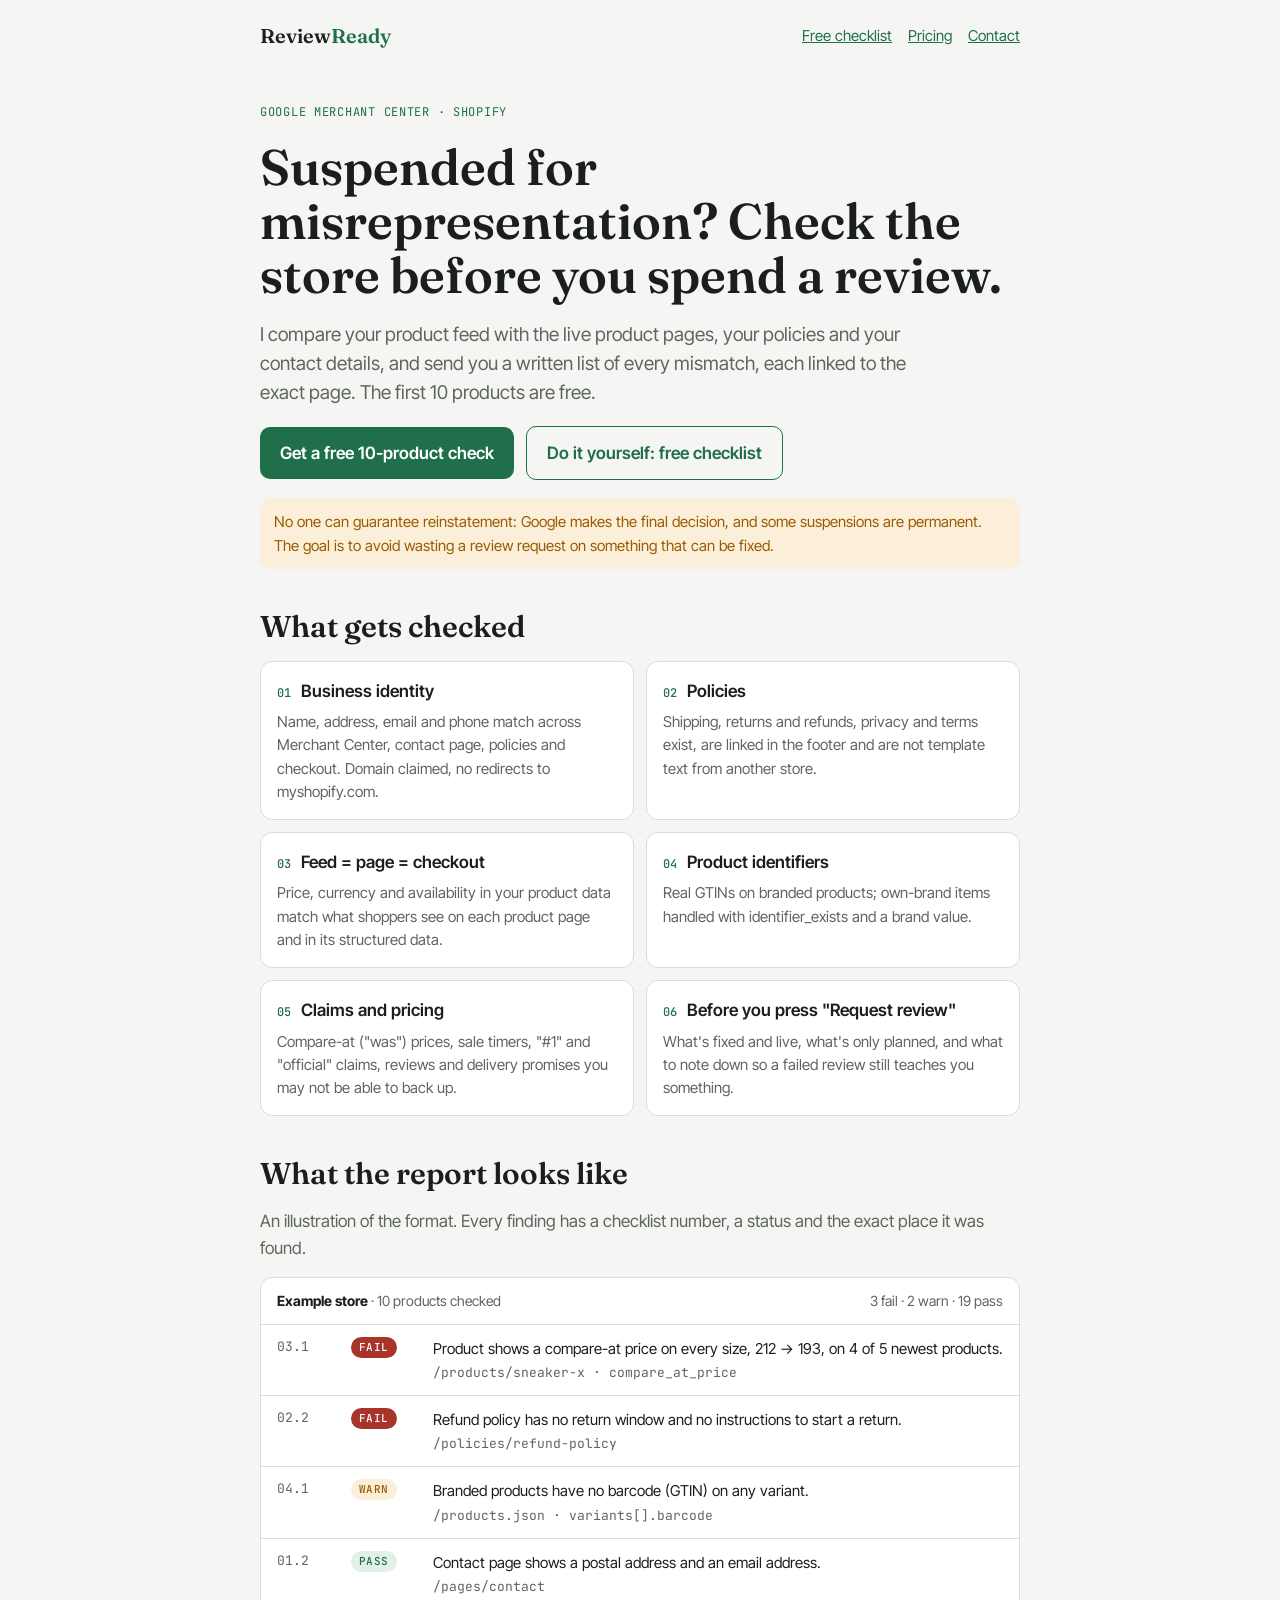
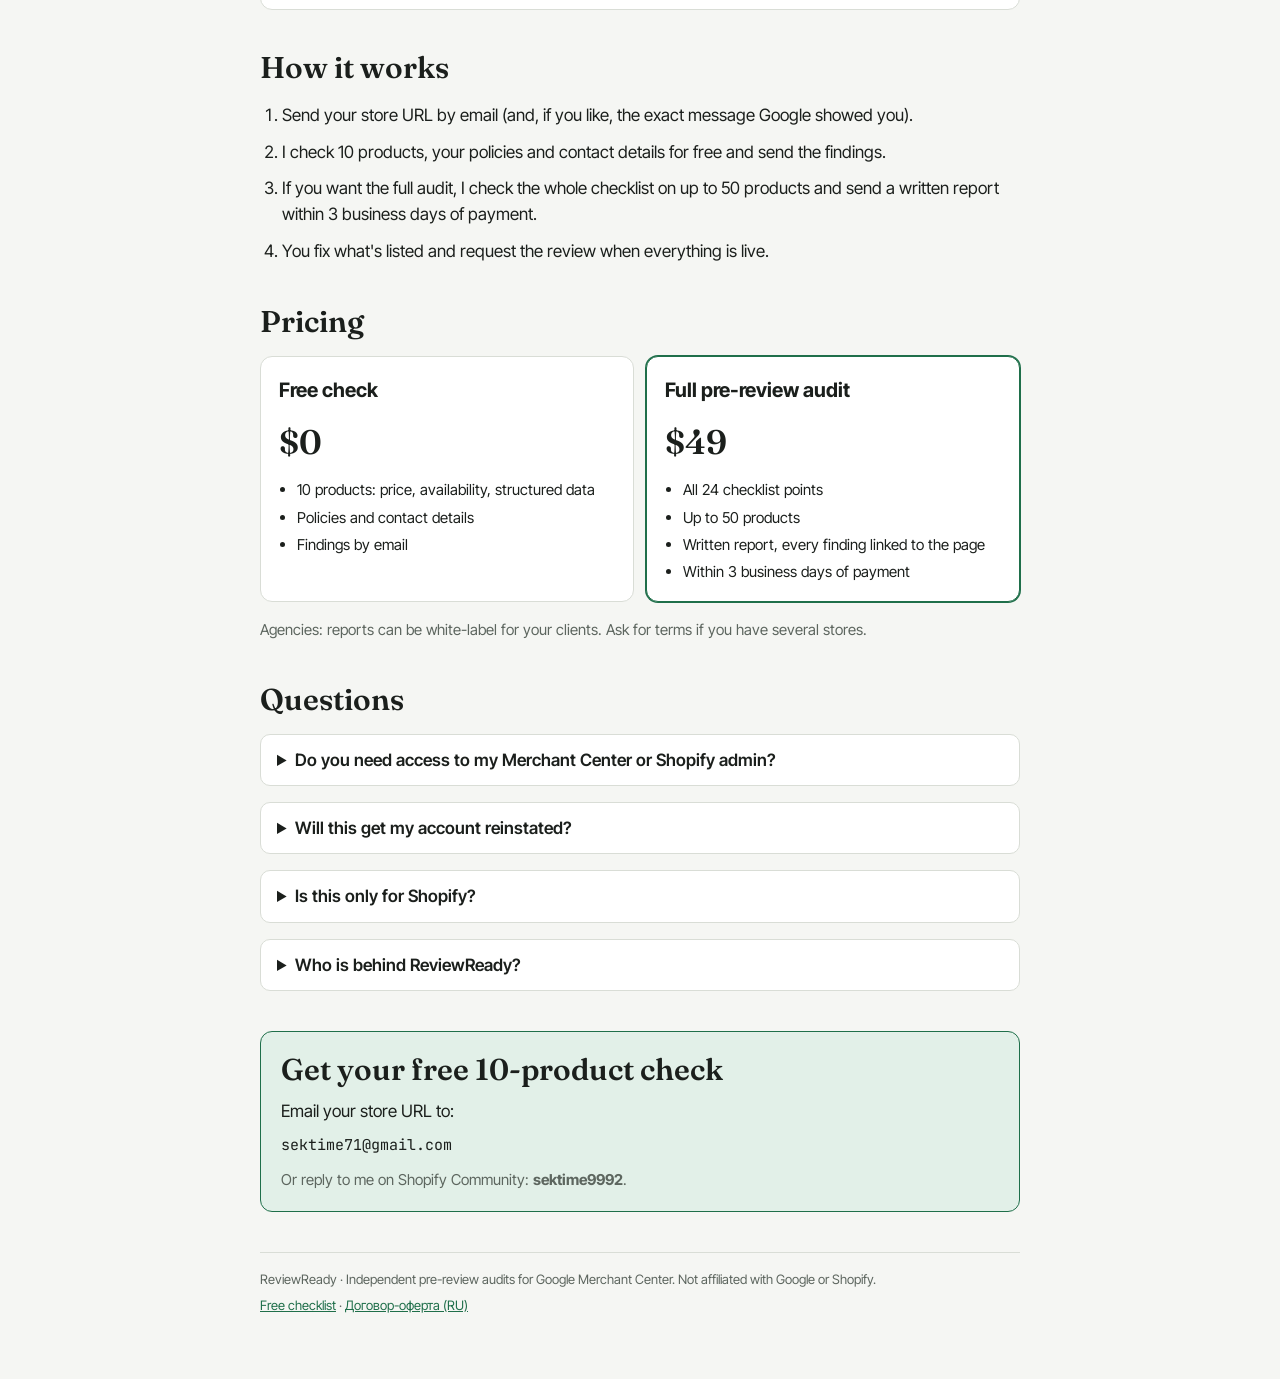
==== reviewready/index.html @ e1059cfd "Add ReviewReady pages: landing, free checklist, offer (RU) Co-Authored-By: Claude Opus 5.5 <noreply@" ====
<!doctype html>
<html lang="en">
<head>
<meta charset="utf-8">
<meta name="viewport" content="width=device-width,initial-scale=1,viewport-fit=cover">
<title>ReviewReady — Merchant Center pre-review audit for Shopify stores</title>
<meta name="description" content="Suspended in Google Merchant Center? We compare your feed, product pages and policies and send a written list of every mismatch before you spend a review request. First 10 products free.">
<link rel="preconnect" href="https://fonts.googleapis.com">
<link rel="preconnect" href="https://fonts.gstatic.com" crossorigin>
<link rel="stylesheet" href="https://fonts.googleapis.com/css2?family=Fraunces:opsz,wght@9..144,600&family=Inter+Tight:wght@400;500;600&family=JetBrains+Mono:wght@500&display=swap">
<style>
:root{--bg:#f5f6f3;--paper:#fff;--ink:#1b1f1c;--muted:#5d665f;--line:#d9ddd6;--accent:#1f6f4a;--accent-soft:#e2f0e8;--warn:#9a5b00;--warn-soft:#fbefd9;--bad:#a8342a;
--f-display:"Fraunces",Georgia,serif;--f-body:"Inter Tight",system-ui,-apple-system,"Segoe UI",sans-serif;--f-mono:"JetBrains Mono",ui-monospace,Menlo,monospace;color-scheme:light}
@media (prefers-color-scheme:dark){:root{--bg:#121513;--paper:#1a1f1c;--ink:#e6ebe7;--muted:#9aa59d;--line:#2c332e;--accent:#5cc493;--accent-soft:#183528;--warn:#e7a54a;--warn-soft:#3a2b14;--bad:#ef7a70;color-scheme:dark}}
*{box-sizing:border-box}
html{-webkit-text-size-adjust:100%}
body{margin:0;background:var(--bg);color:var(--ink);font-family:var(--f-body);font-size:17px;line-height:1.55;padding:0 max(16px,env(safe-area-inset-left)) 64px max(16px,env(safe-area-inset-right))}
.wrap{max-width:760px;margin:0 auto;display:flex;flex-direction:column;gap:40px}
a{color:var(--accent)}
:focus-visible{outline:2px solid var(--accent);outline-offset:2px}
nav{display:flex;justify-content:space-between;align-items:center;padding-top:20px;gap:12px;flex-wrap:wrap}
.logo{font-family:var(--f-display);font-weight:600;font-size:20px;text-decoration:none;color:var(--ink)}
.logo span{color:var(--accent)}
nav .links{display:flex;gap:16px;font-size:15px}
h1,h2,h3{margin:0;text-wrap:balance}
p{margin:0}
.hero{display:flex;flex-direction:column;gap:18px;padding-top:12px}
.eyebrow{font-family:var(--f-mono);font-size:12px;letter-spacing:.06em;text-transform:uppercase;color:var(--accent)}
h1{font-family:var(--f-display);font-weight:600;font-size:clamp(32px,7vw,50px);line-height:1.08}
.lede{color:var(--muted);font-size:19px;max-width:60ch}
.cta-row{display:flex;gap:12px;flex-wrap:wrap;align-items:center}
.btn{display:inline-flex;align-items:center;gap:8px;background:var(--accent);color:var(--paper);text-decoration:none;border-radius:10px;padding:13px 20px;font-weight:600}
.btn.ghost{background:none;color:var(--accent);border:1px solid var(--accent)}
.note{background:var(--warn-soft);color:var(--warn);border-radius:10px;padding:12px 14px;font-size:15px}
section{display:flex;flex-direction:column;gap:16px}
h2{font-family:var(--f-display);font-weight:600;font-size:clamp(24px,5vw,30px);line-height:1.2}
.grid{display:grid;grid-template-columns:repeat(2,minmax(0,1fr));gap:12px}
@media (max-width:600px){.grid{grid-template-columns:minmax(0,1fr)}}
.card{background:var(--paper);border:1px solid var(--line);border-radius:12px;padding:16px;display:flex;flex-direction:column;gap:6px}
.card h3{font-size:17px;font-weight:600;display:flex;gap:10px;align-items:baseline}
.card h3 b{font-family:var(--f-mono);font-size:12px;color:var(--accent);font-weight:500}
.card p{color:var(--muted);font-size:15px}
.report{background:var(--paper);border:1px solid var(--line);border-radius:12px;overflow:hidden}
.report-h{padding:12px 16px;border-bottom:1px solid var(--line);display:flex;justify-content:space-between;gap:8px;flex-wrap:wrap;font-size:14px;color:var(--muted)}
.report-h b{color:var(--ink)}
.row{display:grid;grid-template-columns:64px 72px minmax(0,1fr);gap:10px;padding:12px 16px;border-bottom:1px solid var(--line);font-size:15px;align-items:start}
.row:last-child{border-bottom:0}
.row .id{font-family:var(--f-mono);font-size:13px;color:var(--muted)}
.tag{font-family:var(--f-mono);font-size:11px;font-weight:500;border-radius:999px;padding:2px 8px;text-transform:uppercase;letter-spacing:.04em;justify-self:start}
.tag.fail{background:var(--bad);color:var(--paper)}
.tag.warn{background:var(--warn-soft);color:var(--warn)}
.tag.pass{background:var(--accent-soft);color:var(--accent)}
.row small{display:block;color:var(--muted);font-size:13px;font-family:var(--f-mono);margin-top:3px;overflow-wrap:anywhere}
@media (max-width:480px){.row{grid-template-columns:56px minmax(0,1fr)}.row .id{grid-row:span 2}}
ol.steps{margin:0;padding-left:22px;display:flex;flex-direction:column;gap:10px}
.price{display:grid;grid-template-columns:repeat(2,minmax(0,1fr));gap:12px}
@media (max-width:600px){.price{grid-template-columns:minmax(0,1fr)}}
.plan{background:var(--paper);border:1px solid var(--line);border-radius:12px;padding:18px;display:flex;flex-direction:column;gap:10px}
.plan.main{border-color:var(--accent);box-shadow:0 0 0 1px var(--accent)}
.plan .amt{font-family:var(--f-display);font-size:34px;font-weight:600}
.plan ul{margin:0;padding-left:18px;display:flex;flex-direction:column;gap:4px;font-size:15px}
details{background:var(--paper);border:1px solid var(--line);border-radius:10px;padding:12px 16px}
details summary{cursor:pointer;font-weight:600}
details p{margin-top:8px;color:var(--muted);font-size:15px}
.contact{background:var(--accent-soft);border:1px solid var(--accent);border-radius:12px;padding:20px;display:flex;flex-direction:column;gap:10px}
.mono{font-family:var(--f-mono);font-size:15px;user-select:all}
footer{color:var(--muted);font-size:13px;display:flex;flex-direction:column;gap:6px;border-top:1px solid var(--line);padding-top:16px}
</style>
</head>
<body>
<div class="wrap">
  <nav>
    <a class="logo" href="./">Review<span>Ready</span></a>
    <div class="links"><a href="checklist.html">Free checklist</a><a href="#pricing">Pricing</a><a href="#contact">Contact</a></div>
  </nav>

  <header class="hero">
    <div class="eyebrow">Google Merchant Center · Shopify</div>
    <h1>Suspended for misrepresentation? Check the store before you spend a review.</h1>
    <p class="lede">I compare your product feed with the live product pages, your policies and your contact details, and send you a written list of every mismatch, each linked to the exact page. The first 10 products are free.</p>
    <div class="cta-row"><a class="btn" href="#contact">Get a free 10-product check</a><a class="btn ghost" href="checklist.html">Do it yourself: free checklist</a></div>
    <p class="note">No one can guarantee reinstatement: Google makes the final decision, and some suspensions are permanent. The goal is to avoid wasting a review request on something that can be fixed.</p>
  </header>

  <section>
    <h2>What gets checked</h2>
    <div class="grid">
      <div class="card"><h3><b>01</b>Business identity</h3><p>Name, address, email and phone match across Merchant Center, contact page, policies and checkout. Domain claimed, no redirects to myshopify.com.</p></div>
      <div class="card"><h3><b>02</b>Policies</h3><p>Shipping, returns and refunds, privacy and terms exist, are linked in the footer and are not template text from another store.</p></div>
      <div class="card"><h3><b>03</b>Feed = page = checkout</h3><p>Price, currency and availability in your product data match what shoppers see on each product page and in its structured data.</p></div>
      <div class="card"><h3><b>04</b>Product identifiers</h3><p>Real GTINs on branded products; own-brand items handled with identifier_exists and a brand value.</p></div>
      <div class="card"><h3><b>05</b>Claims and pricing</h3><p>Compare-at ("was") prices, sale timers, "#1" and "official" claims, reviews and delivery promises you may not be able to back up.</p></div>
      <div class="card"><h3><b>06</b>Before you press "Request review"</h3><p>What's fixed and live, what's only planned, and what to note down so a failed review still teaches you something.</p></div>
    </div>
  </section>

  <section>
    <h2>What the report looks like</h2>
    <p style="color:var(--muted)">An illustration of the format. Every finding has a checklist number, a status and the exact place it was found.</p>
    <div class="report" role="table" aria-label="Example report format">
      <div class="report-h"><span><b>Example store</b> · 10 products checked</span><span>3 fail · 2 warn · 19 pass</span></div>
      <div class="row" role="row"><span class="id">03.1</span><span class="tag fail">fail</span><span>Product shows a compare-at price on every size, 212 → 193, on 4 of 5 newest products.<small>/products/sneaker-x · compare_at_price</small></span></div>
      <div class="row" role="row"><span class="id">02.2</span><span class="tag fail">fail</span><span>Refund policy has no return window and no instructions to start a return.<small>/policies/refund-policy</small></span></div>
      <div class="row" role="row"><span class="id">04.1</span><span class="tag warn">warn</span><span>Branded products have no barcode (GTIN) on any variant.<small>/products.json · variants[].barcode</small></span></div>
      <div class="row" role="row"><span class="id">01.2</span><span class="tag pass">pass</span><span>Contact page shows a postal address and an email address.<small>/pages/contact</small></span></div>
    </div>
  </section>

  <section>
    <h2>How it works</h2>
    <ol class="steps">
      <li>Send your store URL by email (and, if you like, the exact message Google showed you).</li>
      <li>I check 10 products, your policies and contact details for free and send the findings.</li>
      <li>If you want the full audit, I check the whole checklist on up to 50 products and send a written report within 3 business days of payment.</li>
      <li>You fix what's listed and request the review when everything is live.</li>
    </ol>
  </section>

  <section id="pricing">
    <h2>Pricing</h2>
    <div class="price">
      <div class="plan"><h3>Free check</h3><div class="amt">$0</div><ul><li>10 products: price, availability, structured data</li><li>Policies and contact details</li><li>Findings by email</li></ul></div>
      <div class="plan main"><h3>Full pre-review audit</h3><div class="amt">$49</div><ul><li>All 24 checklist points</li><li>Up to 50 products</li><li>Written report, every finding linked to the page</li><li>Within 3 business days of payment</li></ul></div>
    </div>
    <p style="color:var(--muted);font-size:15px">Agencies: reports can be white-label for your clients. Ask for terms if you have several stores.</p>
  </section>

  <section>
    <h2>Questions</h2>
    <details><summary>Do you need access to my Merchant Center or Shopify admin?</summary><p>No. The check uses what is public on your store. If you want me to look at the exact error in Merchant Center, you can send a screenshot.</p></details>
    <details><summary>Will this get my account reinstated?</summary><p>There is no guarantee. Google decides, and some suspensions are permanent. The audit finds the mismatches that commonly cause misrepresentation suspensions so you don't waste a review request on them.</p></details>
    <details><summary>Is this only for Shopify?</summary><p>The checks are built around Shopify stores. Other platforms: ask first.</p></details>
    <details><summary>Who is behind ReviewReady?</summary><p>I'm Sergey, an independent specialist. I do the audits myself with automated checks and a manual review of every finding.</p></details>
  </section>

  <section class="contact" id="contact">
    <h2>Get your free 10-product check</h2>
    <p>Email your store URL to:</p>
    <p class="mono">sektime71@gmail.com</p>
    <p style="font-size:15px;color:var(--muted)">Or reply to me on Shopify Community: <b>sektime9992</b>.</p>
  </section>

  <footer>
    <span>ReviewReady · Independent pre-review audits for Google Merchant Center. Not affiliated with Google or Shopify.</span>
    <span><a href="checklist.html">Free checklist</a> · <a href="oferta.html">Договор-оферта (RU)</a></span>
  </footer>
</div>
</body>
</html>
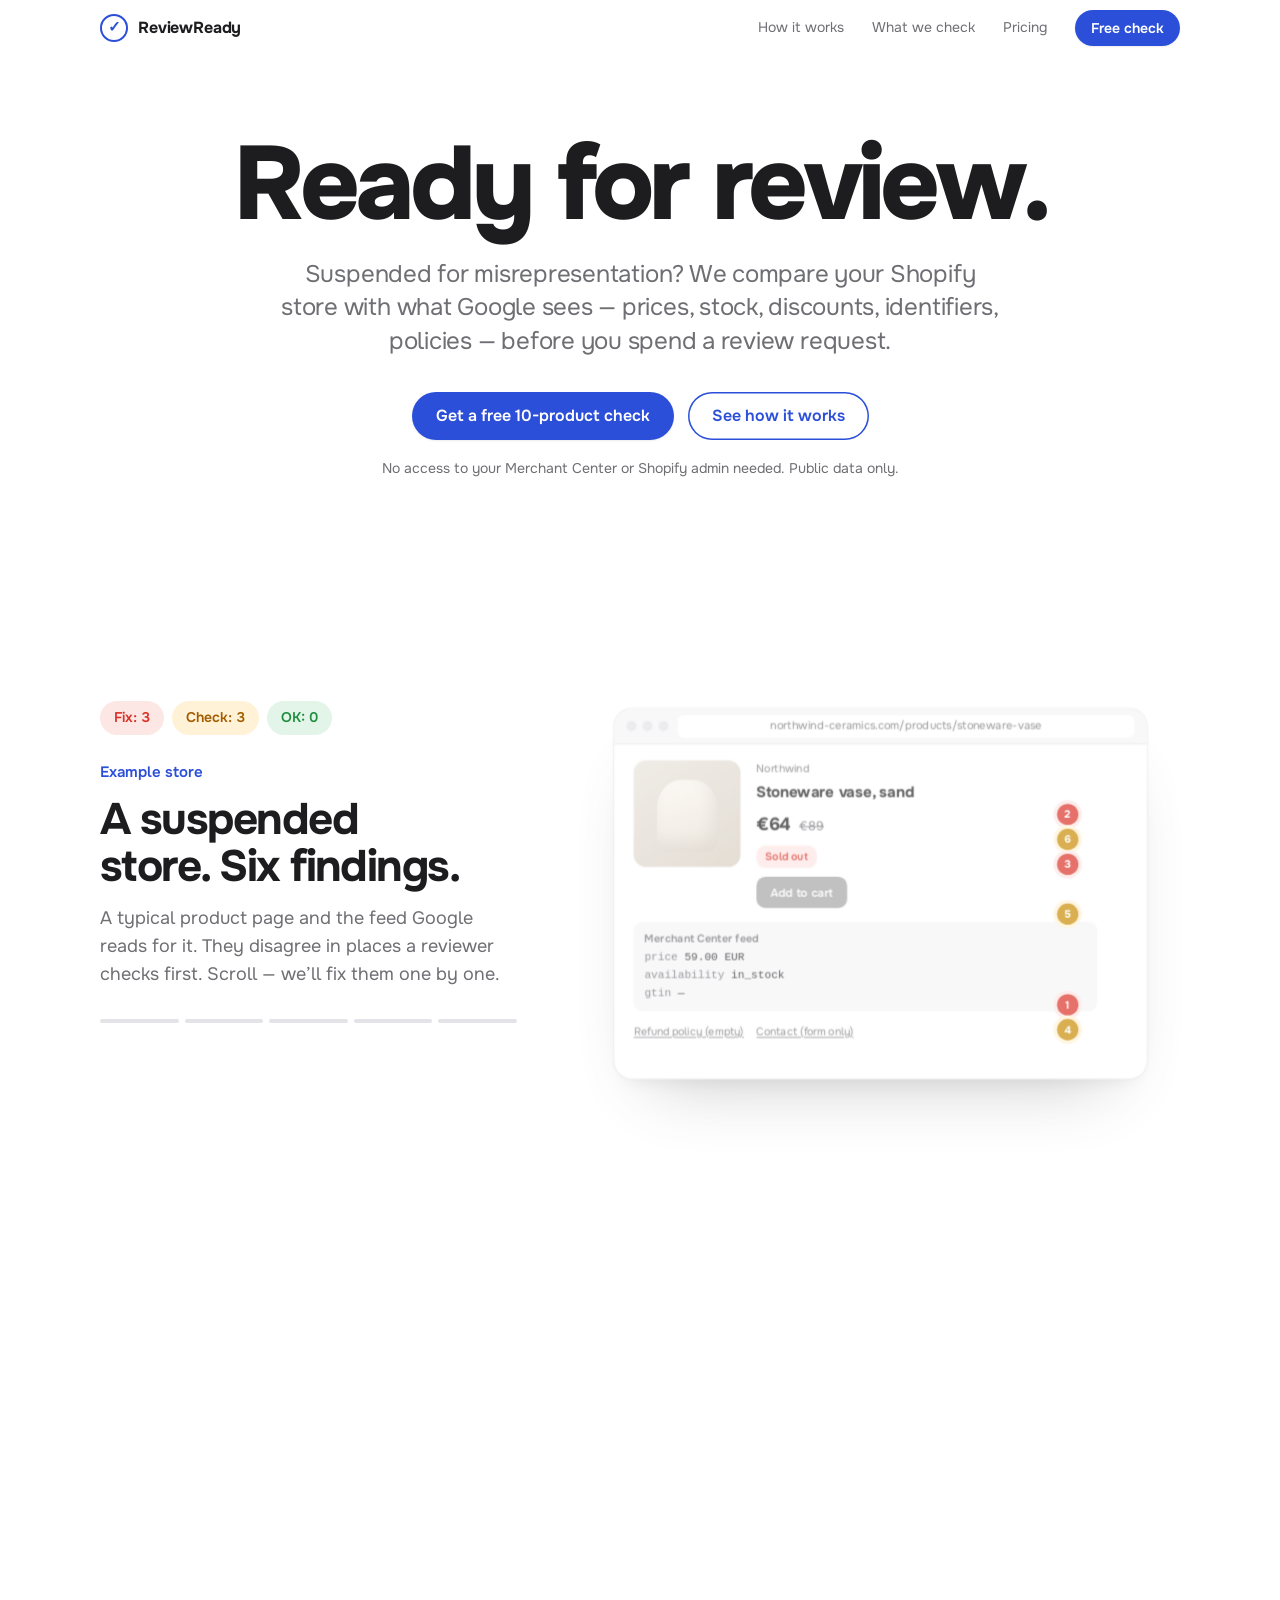
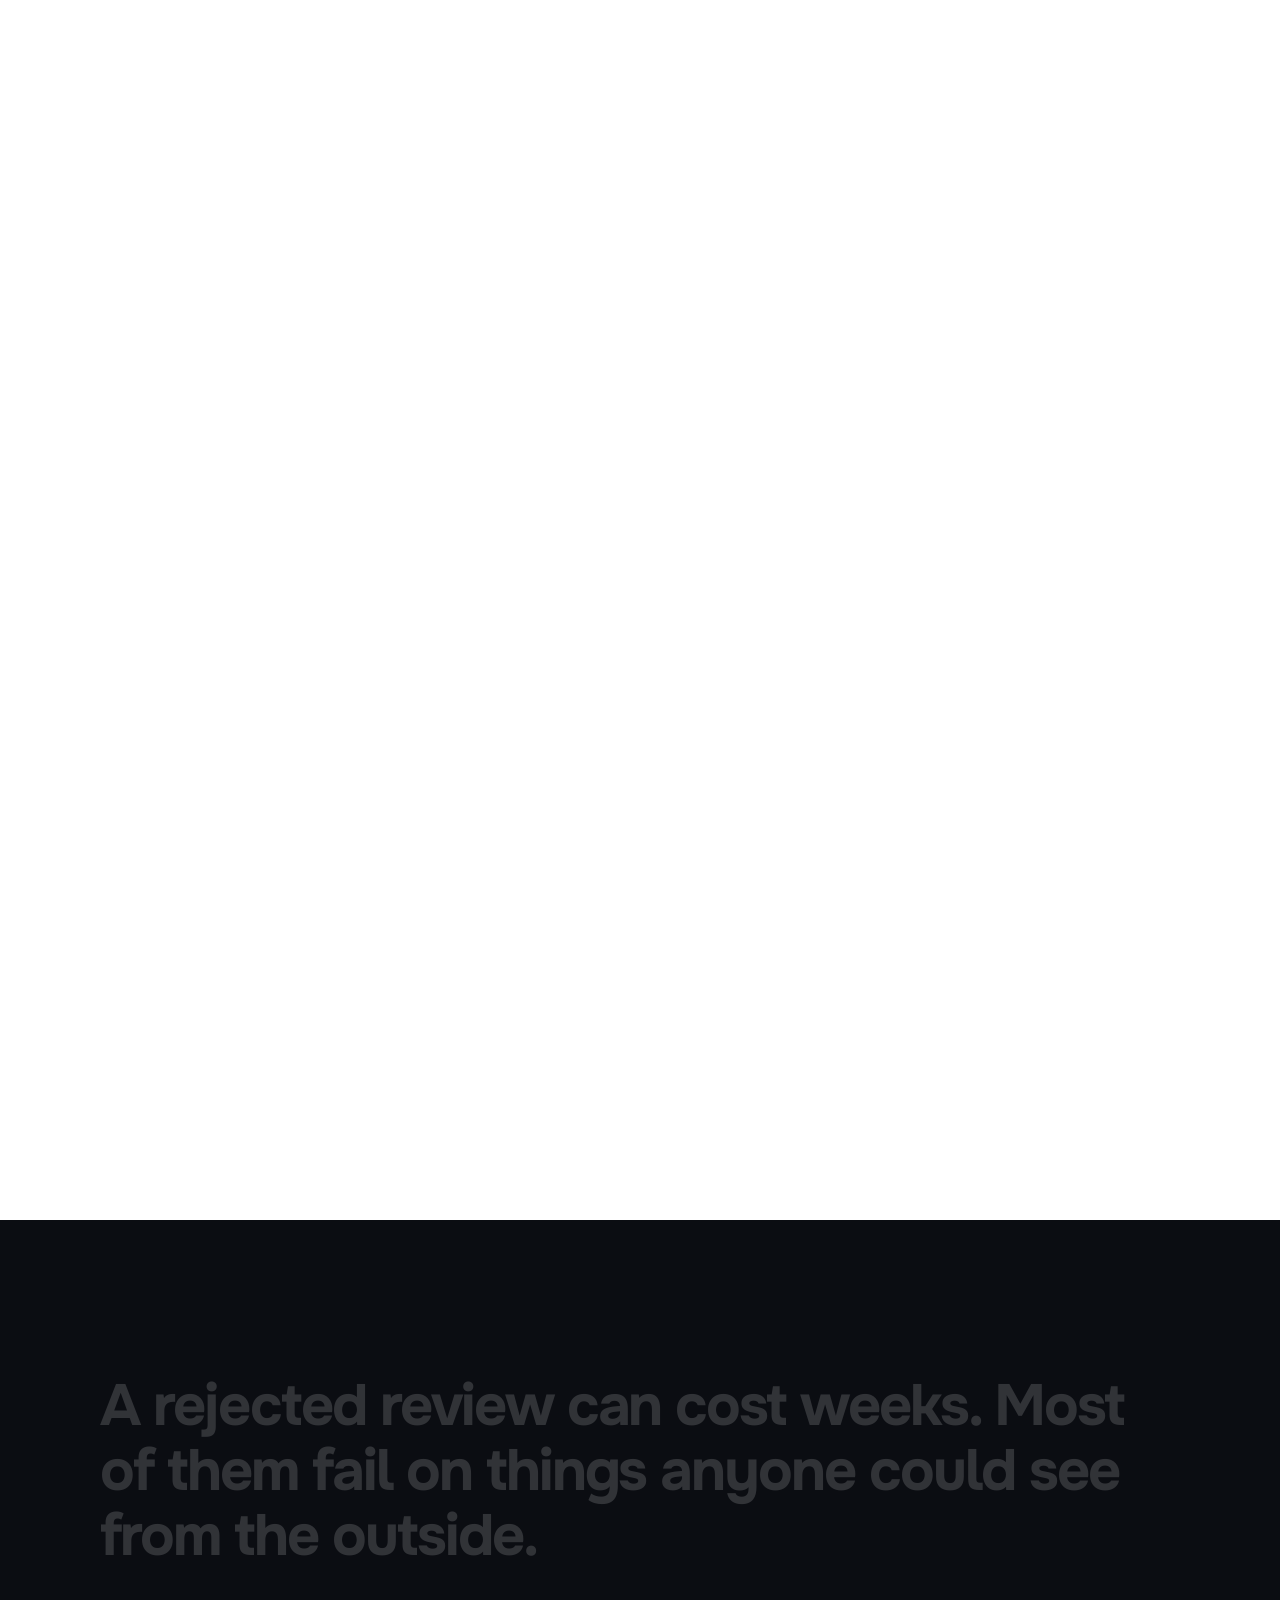
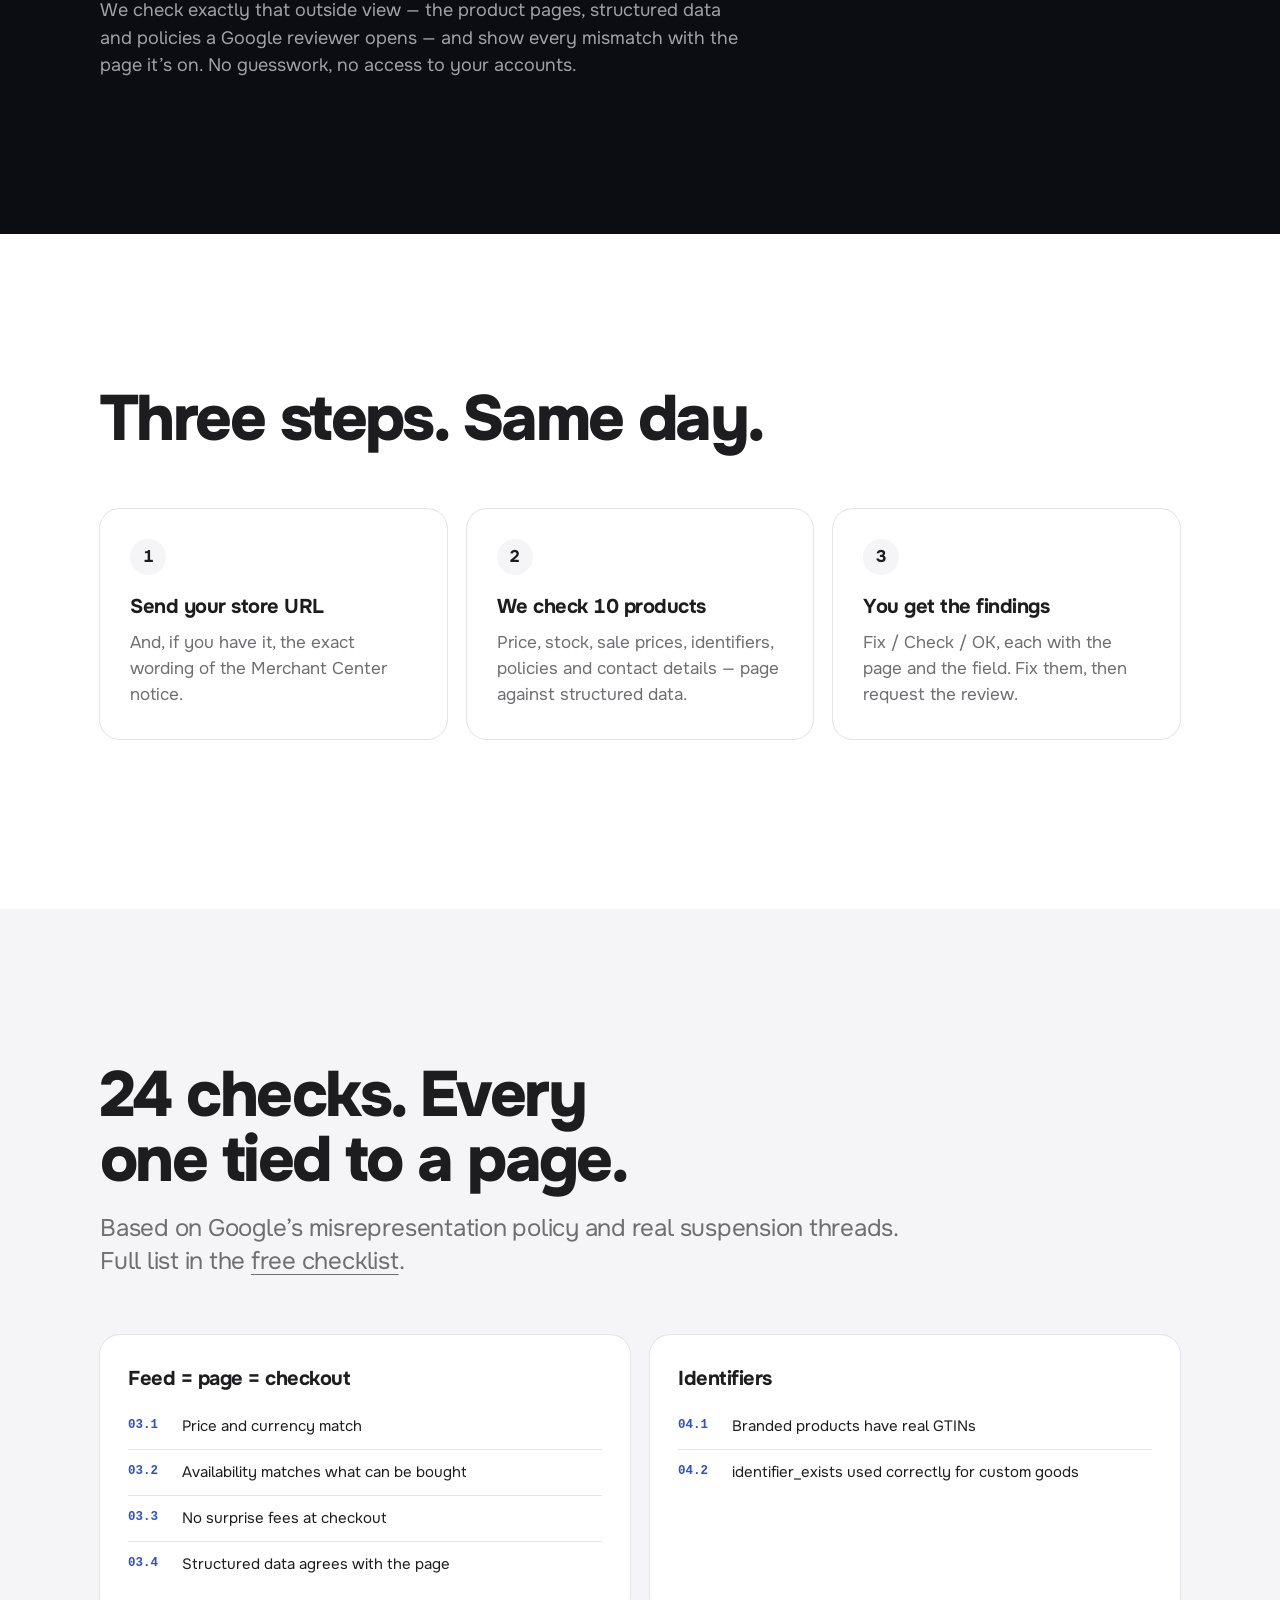
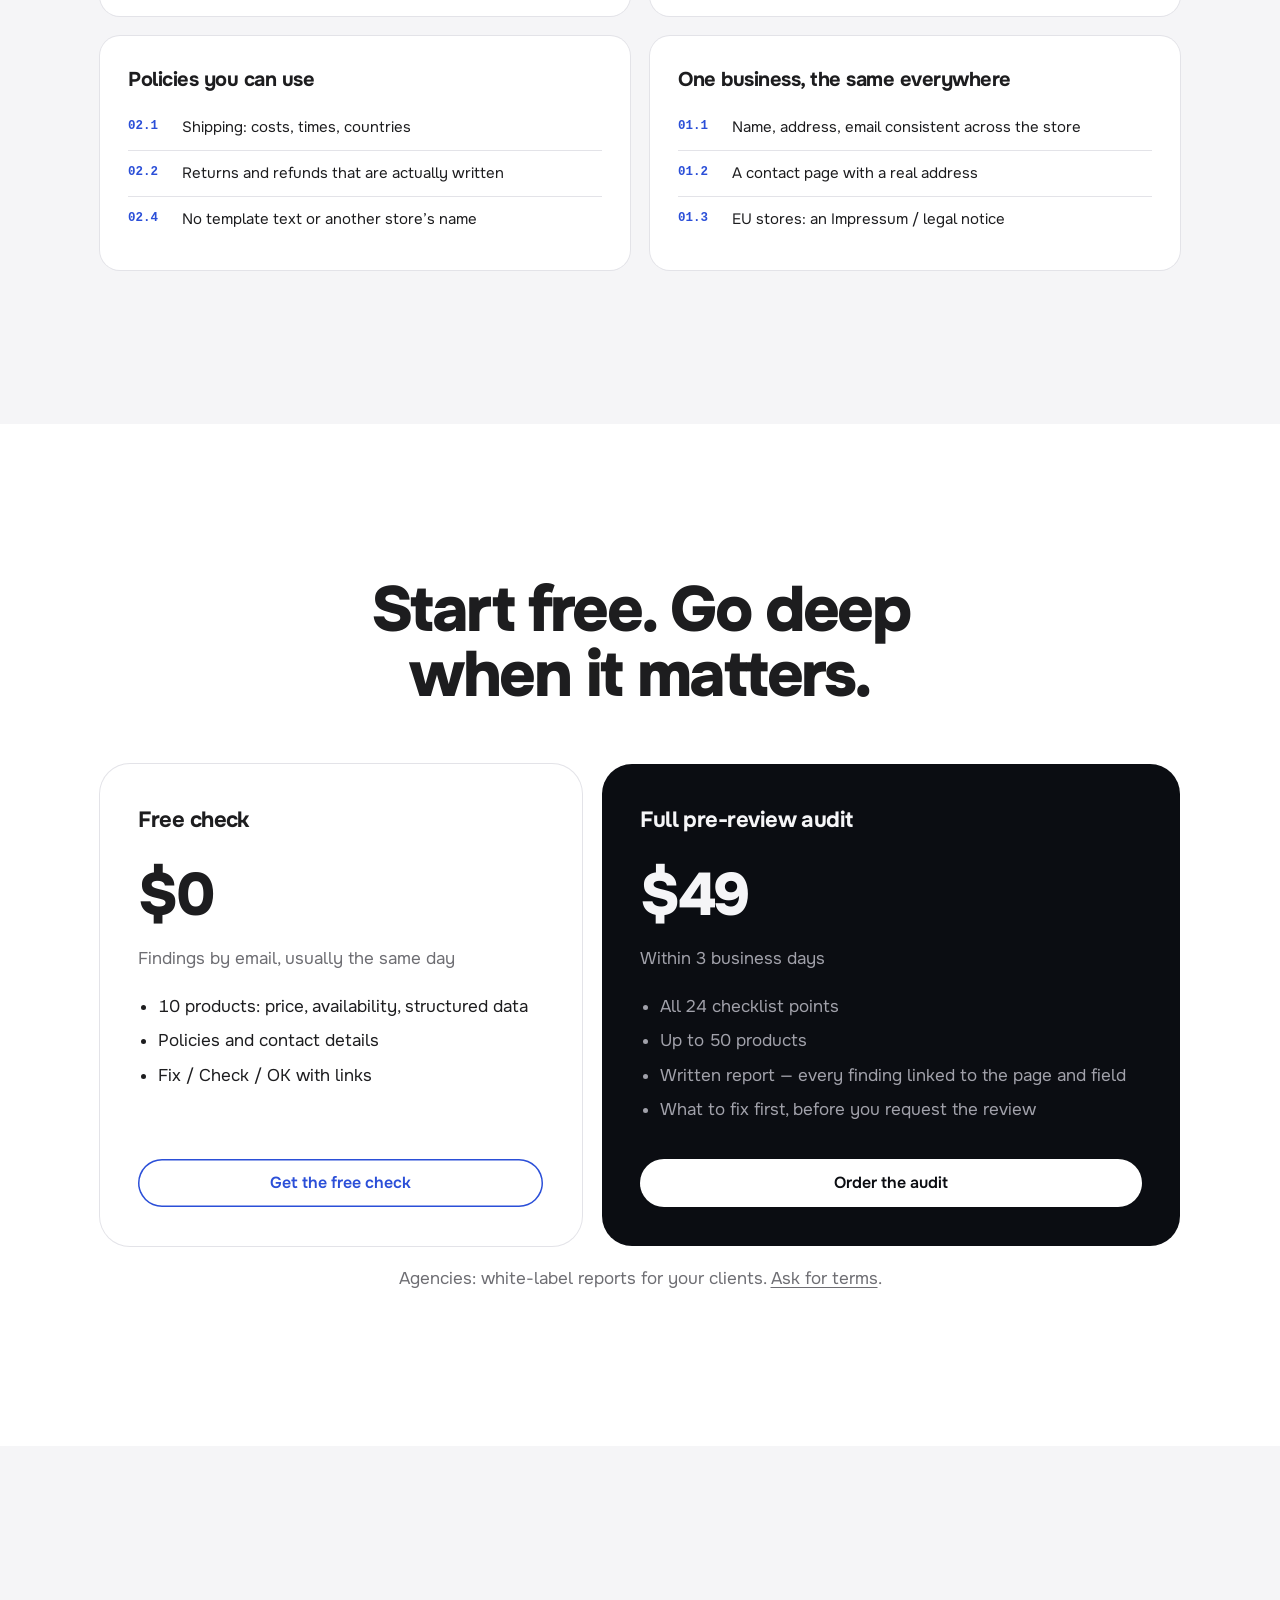
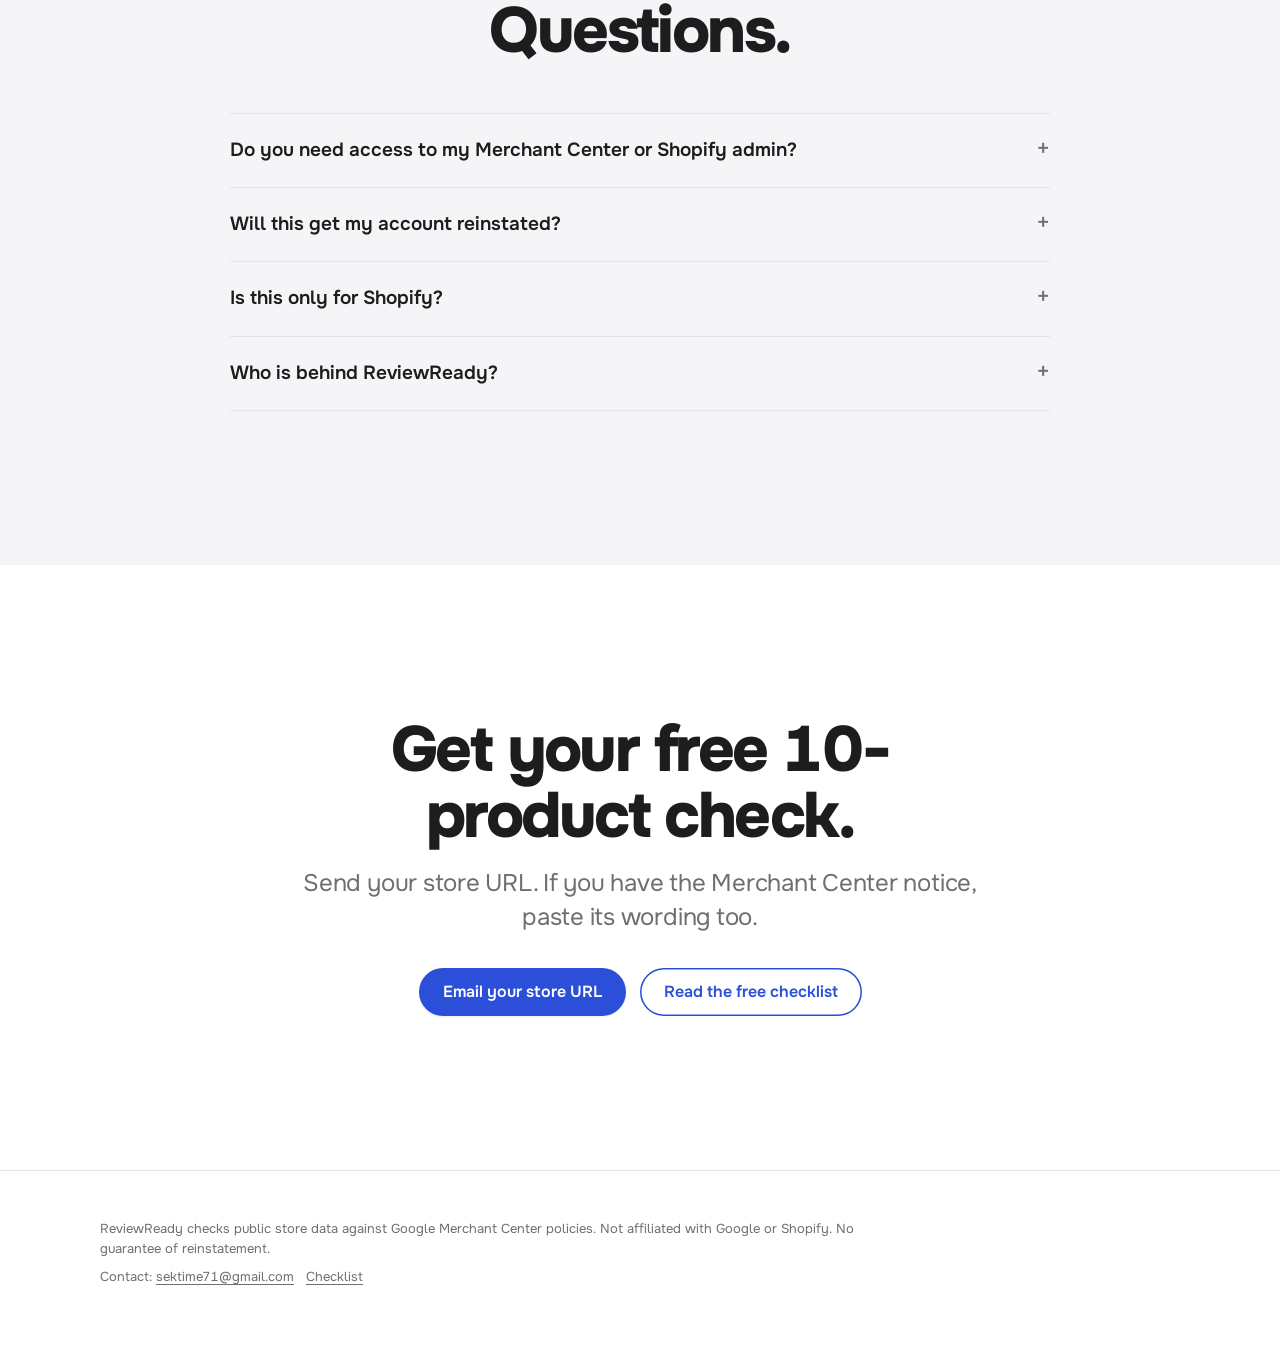
==== commit ce95db0c: "ReviewReady v2: premium scroll story (feed vs product page fixed step by step), self-hosted assets, " ====
--- a/reviewready/index.html
+++ b/reviewready/index.html
@@ -4,146 +4,328 @@
 <meta charset="utf-8">
 <meta name="viewport" content="width=device-width,initial-scale=1,viewport-fit=cover">
 <title>ReviewReady — Merchant Center pre-review audit for Shopify stores</title>
-<meta name="description" content="Suspended in Google Merchant Center? We compare your feed, product pages and policies and send a written list of every mismatch before you spend a review request. First 10 products free.">
-<link rel="preconnect" href="https://fonts.googleapis.com">
-<link rel="preconnect" href="https://fonts.gstatic.com" crossorigin>
-<link rel="stylesheet" href="https://fonts.googleapis.com/css2?family=Fraunces:opsz,wght@9..144,600&family=Inter+Tight:wght@400;500;600&family=JetBrains+Mono:wght@500&display=swap">
+<meta name="description" content="Suspended for misrepresentation? We check your Shopify store against your Merchant Center feed before you spend a review request. Free 10-product check. Full audit $49.">
+<meta name="theme-color" content="#ffffff">
+<link rel="preload" href="../assets/onest.woff" as="font" type="font/woff" crossorigin>
+<link rel="stylesheet" href="../assets/premium.css">
 <style>
-:root{--bg:#f5f6f3;--paper:#fff;--ink:#1b1f1c;--muted:#5d665f;--line:#d9ddd6;--accent:#1f6f4a;--accent-soft:#e2f0e8;--warn:#9a5b00;--warn-soft:#fbefd9;--bad:#a8342a;
---f-display:"Fraunces",Georgia,serif;--f-body:"Inter Tight",system-ui,-apple-system,"Segoe UI",sans-serif;--f-mono:"JetBrains Mono",ui-monospace,Menlo,monospace;color-scheme:light}
-@media (prefers-color-scheme:dark){:root{--bg:#121513;--paper:#1a1f1c;--ink:#e6ebe7;--muted:#9aa59d;--line:#2c332e;--accent:#5cc493;--accent-soft:#183528;--warn:#e7a54a;--warn-soft:#3a2b14;--bad:#ef7a70;color-scheme:dark}}
-*{box-sizing:border-box}
-html{-webkit-text-size-adjust:100%}
-body{margin:0;background:var(--bg);color:var(--ink);font-family:var(--f-body);font-size:17px;line-height:1.55;padding:0 max(16px,env(safe-area-inset-left)) 64px max(16px,env(safe-area-inset-right))}
-.wrap{max-width:760px;margin:0 auto;display:flex;flex-direction:column;gap:40px}
-a{color:var(--accent)}
-:focus-visible{outline:2px solid var(--accent);outline-offset:2px}
-nav{display:flex;justify-content:space-between;align-items:center;padding-top:20px;gap:12px;flex-wrap:wrap}
-.logo{font-family:var(--f-display);font-weight:600;font-size:20px;text-decoration:none;color:var(--ink)}
-.logo span{color:var(--accent)}
-nav .links{display:flex;gap:16px;font-size:15px}
-h1,h2,h3{margin:0;text-wrap:balance}
-p{margin:0}
-.hero{display:flex;flex-direction:column;gap:18px;padding-top:12px}
-.eyebrow{font-family:var(--f-mono);font-size:12px;letter-spacing:.06em;text-transform:uppercase;color:var(--accent)}
-h1{font-family:var(--f-display);font-weight:600;font-size:clamp(32px,7vw,50px);line-height:1.08}
-.lede{color:var(--muted);font-size:19px;max-width:60ch}
-.cta-row{display:flex;gap:12px;flex-wrap:wrap;align-items:center}
-.btn{display:inline-flex;align-items:center;gap:8px;background:var(--accent);color:var(--paper);text-decoration:none;border-radius:10px;padding:13px 20px;font-weight:600}
-.btn.ghost{background:none;color:var(--accent);border:1px solid var(--accent)}
-.note{background:var(--warn-soft);color:var(--warn);border-radius:10px;padding:12px 14px;font-size:15px}
-section{display:flex;flex-direction:column;gap:16px}
-h2{font-family:var(--f-display);font-weight:600;font-size:clamp(24px,5vw,30px);line-height:1.2}
-.grid{display:grid;grid-template-columns:repeat(2,minmax(0,1fr));gap:12px}
-@media (max-width:600px){.grid{grid-template-columns:minmax(0,1fr)}}
-.card{background:var(--paper);border:1px solid var(--line);border-radius:12px;padding:16px;display:flex;flex-direction:column;gap:6px}
-.card h3{font-size:17px;font-weight:600;display:flex;gap:10px;align-items:baseline}
-.card h3 b{font-family:var(--f-mono);font-size:12px;color:var(--accent);font-weight:500}
-.card p{color:var(--muted);font-size:15px}
-.report{background:var(--paper);border:1px solid var(--line);border-radius:12px;overflow:hidden}
-.report-h{padding:12px 16px;border-bottom:1px solid var(--line);display:flex;justify-content:space-between;gap:8px;flex-wrap:wrap;font-size:14px;color:var(--muted)}
-.report-h b{color:var(--ink)}
-.row{display:grid;grid-template-columns:64px 72px minmax(0,1fr);gap:10px;padding:12px 16px;border-bottom:1px solid var(--line);font-size:15px;align-items:start}
-.row:last-child{border-bottom:0}
-.row .id{font-family:var(--f-mono);font-size:13px;color:var(--muted)}
-.tag{font-family:var(--f-mono);font-size:11px;font-weight:500;border-radius:999px;padding:2px 8px;text-transform:uppercase;letter-spacing:.04em;justify-self:start}
-.tag.fail{background:var(--bad);color:var(--paper)}
-.tag.warn{background:var(--warn-soft);color:var(--warn)}
-.tag.pass{background:var(--accent-soft);color:var(--accent)}
-.row small{display:block;color:var(--muted);font-size:13px;font-family:var(--f-mono);margin-top:3px;overflow-wrap:anywhere}
-@media (max-width:480px){.row{grid-template-columns:56px minmax(0,1fr)}.row .id{grid-row:span 2}}
-ol.steps{margin:0;padding-left:22px;display:flex;flex-direction:column;gap:10px}
-.price{display:grid;grid-template-columns:repeat(2,minmax(0,1fr));gap:12px}
-@media (max-width:600px){.price{grid-template-columns:minmax(0,1fr)}}
-.plan{background:var(--paper);border:1px solid var(--line);border-radius:12px;padding:18px;display:flex;flex-direction:column;gap:10px}
-.plan.main{border-color:var(--accent);box-shadow:0 0 0 1px var(--accent)}
-.plan .amt{font-family:var(--f-display);font-size:34px;font-weight:600}
-.plan ul{margin:0;padding-left:18px;display:flex;flex-direction:column;gap:4px;font-size:15px}
-details{background:var(--paper);border:1px solid var(--line);border-radius:10px;padding:12px 16px}
-details summary{cursor:pointer;font-weight:600}
-details p{margin-top:8px;color:var(--muted);font-size:15px}
-.contact{background:var(--accent-soft);border:1px solid var(--accent);border-radius:12px;padding:20px;display:flex;flex-direction:column;gap:10px}
-.mono{font-family:var(--f-mono);font-size:15px;user-select:all}
-footer{color:var(--muted);font-size:13px;display:flex;flex-direction:column;gap:6px;border-top:1px solid var(--line);padding-top:16px}
+.hero{padding:clamp(40px,6vw,84px) 0 0;text-align:center}
+.hero .lead{max-width:30em;margin:22px auto 34px}
+.hero .acts{display:flex;gap:14px;justify-content:center;flex-wrap:wrap}
+.hero .note{margin-top:18px;font-size:14px;color:var(--ink2)}
+
+.story{position:relative;height:620vh;margin-top:-40px}
+.stick{position:sticky;top:56px;height:calc(100vh - 56px);height:calc(100svh - 56px);display:flex;align-items:center}
+.stick .wrap{width:100%;display:grid;grid-template-columns:minmax(0,.82fr) minmax(0,1.18fr);gap:clamp(28px,5vw,72px);align-items:center}
+.score{display:flex;gap:8px;flex-wrap:wrap;margin-bottom:26px}
+.score .chip{font-size:14px;padding:6px 14px}
+.step{display:none}
+.step.on{display:block;animation:stepIn .7s var(--ease) both}
+@keyframes stepIn{from{opacity:0;transform:translateY(18px);filter:blur(6px)}to{opacity:1;transform:none;filter:none}}
+.step .k{font-size:15px;font-weight:600;color:var(--accent);margin-bottom:12px}
+.step h2{font-size:clamp(28px,3.6vw,44px);line-height:1.06;letter-spacing:-.035em}
+.step p{color:var(--ink2);font-size:18px;margin-top:16px;max-width:28em}
+.step .law{display:inline-block;margin-top:16px;font-size:13px;color:var(--ink2);border:1px solid var(--line);border-radius:999px;padding:4px 12px}
+.prog{display:flex;gap:6px;margin-top:30px}
+.prog i{height:4px;flex:1;border-radius:4px;background:var(--line);overflow:hidden;position:relative}
+.prog i b{position:absolute;inset:0;background:var(--accent);transform:scaleX(0);transform-origin:left}
+
+.stage{position:relative;padding:18px 56px 44px 22px;font-size:14px}
+.pdp{display:grid;grid-template-columns:120px minmax(0,1fr);gap:18px;align-items:start}
+.pimg{aspect-ratio:1;border-radius:14px;background:linear-gradient(145deg,#e9e4dc,#d8cfc2);position:relative;overflow:hidden}
+.pimg:after{content:"";position:absolute;left:22%;right:22%;top:18%;bottom:14%;border-radius:40% 40% 18% 18%;background:linear-gradient(160deg,#fbf7f1,#e8dfd2);box-shadow:inset -6px -10px 18px rgba(0,0,0,.08)}
+.pinfo h4{margin:0;font-size:17px;letter-spacing:-.01em}
+.pinfo .brand3{font-size:12px;color:var(--ink2);margin-bottom:4px}
+.price3{display:flex;gap:10px;align-items:baseline;margin:8px 0}
+.price3 b{font-size:20px;letter-spacing:-.02em}
+.price3 s{color:var(--ink2);font-size:14px}
+.stock{display:inline-block;font-size:12px;font-weight:600;border-radius:999px;padding:3px 10px}
+.stock.in{background:var(--ok-soft);color:var(--ok)}.stock.out{background:var(--bad-soft);color:var(--bad)}
+.cart{margin-top:10px;background:var(--ink);color:var(--bg);border:0;border-radius:10px;padding:9px 16px;font:600 13px var(--font)}
+.cart[disabled]{opacity:.4}
+.feed{margin-top:16px;border-radius:12px;background:var(--bg2);padding:10px 12px;font:12.5px/1.6 var(--mono)}
+.feed .t{font:600 12px var(--font);color:var(--ink2);margin-bottom:4px}
+.feed div span{color:var(--ink2)}
+.foot3{margin-top:14px;font-size:12px;color:var(--ink2);display:flex;gap:14px;flex-wrap:wrap}
+.foot3 a{color:inherit}
+[data-p]{transition:background-color .6s var(--ease),box-shadow .6s var(--ease);border-radius:10px}
+.flash{background-color:color-mix(in srgb,var(--ok) 14%,transparent);box-shadow:0 0 0 6px color-mix(in srgb,var(--ok) 14%,transparent)}
+.pin{position:absolute;z-index:2;width:24px;height:24px;margin:-12px 0 0 -12px;border-radius:50%;background:var(--bad);color:#fff;font:700 12px/24px var(--font);text-align:center;box-shadow:0 0 0 4px var(--bad-soft);animation:pop .4s var(--ease) both}
+.pin.check{background:#c98a00;box-shadow:0 0 0 4px var(--warn-soft)}
+@keyframes pop{from{transform:scale(.3);opacity:0}to{transform:scale(1);opacity:1}}
+.stamp{position:absolute;right:18px;top:40px;width:150px;height:150px;color:var(--accent);opacity:0;transform:rotate(-14deg) scale(1.8);pointer-events:none;transition:opacity .25s,transform .5s cubic-bezier(.2,1.7,.4,1)}
+.stamp.on{opacity:.92;transform:rotate(-14deg) scale(1)}
+
+.statement .words{font-size:clamp(30px,4.6vw,58px);line-height:1.12;letter-spacing:-.035em;font-weight:700;max-width:18em}
+.statement .sub{margin-top:28px;max-width:36em;font-size:18px}
+
+.how3{display:grid;grid-template-columns:repeat(3,minmax(0,1fr));gap:20px;margin-top:56px;list-style:none;padding:0;counter-reset:s}
+.how3 li{counter-increment:s;background:var(--card);border-radius:var(--r-m);padding:30px;box-shadow:0 0 0 1px var(--line)}
+.how3 li:before{content:counter(s);display:grid;place-items:center;width:36px;height:36px;border-radius:50%;background:var(--bg2);font-weight:700;margin-bottom:16px}
+.how3 h3{font-size:20px;margin-bottom:8px}
+.how3 p{color:var(--ink2)}
+
+.groups{display:grid;grid-template-columns:repeat(2,minmax(0,1fr));gap:20px;margin-top:56px}
+.group{background:var(--card);border-radius:var(--r-m);padding:28px;box-shadow:0 0 0 1px var(--line)}
+.group h3{font-size:20px;margin-bottom:10px}
+.group ul{list-style:none;margin:0;padding:0}
+.group li{display:grid;grid-template-columns:46px minmax(0,1fr);gap:8px;padding:11px 0;border-top:1px solid var(--line);font-size:15px}
+.group li:first-child{border-top:0}
+.group code{font:600 12.5px/1.7 var(--mono);color:var(--accent)}
+
+.plans{display:grid;grid-template-columns:minmax(0,1fr) minmax(0,1.2fr);gap:20px;margin-top:56px}
+.plan{border-radius:var(--r-l);padding:clamp(28px,3vw,40px);background:var(--card);box-shadow:0 0 0 1px var(--line);display:flex;flex-direction:column}
+.plan.main{background:var(--dark);color:var(--on-dark);box-shadow:none}
+.plan.main .muted,.plan.main li{color:var(--on-dark2)}
+.plan h3{font-size:22px}
+.price{font-size:clamp(44px,5vw,60px);font-weight:800;letter-spacing:-.045em;margin:12px 0 4px}
+.plan ul{margin:22px 0 28px;padding-left:20px;flex:1}
+.plan li{margin-bottom:8px}
+.plan.main .btn{background:#fff;color:#0b0d12}
+.agency{margin-top:20px;text-align:center;color:var(--ink2)}
+
+.faq{max-width:820px;margin:48px auto 0}
+.faq details{border-top:1px solid var(--line);padding:22px 0}
+.faq details:last-child{border-bottom:1px solid var(--line)}
+.faq summary{cursor:pointer;font-weight:600;font-size:19px;list-style:none;display:flex;justify-content:space-between;gap:20px}
+.faq summary::-webkit-details-marker{display:none}
+.faq summary:after{content:"+";font-weight:400;font-size:26px;line-height:1;color:var(--ink2);transition:transform .3s var(--ease)}
+.faq details[open] summary:after{transform:rotate(45deg)}
+.faq p{color:var(--ink2);margin-top:12px;max-width:44em}
+.cta{text-align:center}
+.cta .acts{display:flex;gap:14px;justify-content:center;flex-wrap:wrap;margin-top:34px}
+
+@media (max-width:900px){
+  .nav a.link{display:none}
+  .story{height:560vh}
+  .stick{align-items:flex-start;padding-top:14px}
+  .stick .wrap{grid-template-columns:minmax(0,1fr);gap:16px}
+  .demo{order:-1}
+  .score{margin-bottom:12px}
+  .step p,.step .law{display:none}
+  .step h2{font-size:22px}
+  .prog{margin-top:14px}
+  .stage{padding:12px 46px 40px 14px;font-size:13px}
+  .pdp{grid-template-columns:84px minmax(0,1fr);gap:12px}
+  .stamp{width:104px;height:104px;right:8px;top:30px}
+  .plans,.groups,.how3{grid-template-columns:minmax(0,1fr)}
+}
+@media (prefers-reduced-motion:reduce){.story{height:auto}.stick{position:static;height:auto;padding:24px 0}.step{display:block;margin-bottom:28px}.step.on{animation:none}}
 </style>
 </head>
 <body>
-<div class="wrap">
-  <nav>
-    <a class="logo" href="./">Review<span>Ready</span></a>
-    <div class="links"><a href="checklist.html">Free checklist</a><a href="#pricing">Pricing</a><a href="#contact">Contact</a></div>
-  </nav>
-
-  <header class="hero">
-    <div class="eyebrow">Google Merchant Center · Shopify</div>
-    <h1>Suspended for misrepresentation? Check the store before you spend a review.</h1>
-    <p class="lede">I compare your product feed with the live product pages, your policies and your contact details, and send you a written list of every mismatch, each linked to the exact page. The first 10 products are free.</p>
-    <div class="cta-row"><a class="btn" href="#contact">Get a free 10-product check</a><a class="btn ghost" href="checklist.html">Do it yourself: free checklist</a></div>
-    <p class="note">No one can guarantee reinstatement: Google makes the final decision, and some suspensions are permanent. The goal is to avoid wasting a review request on something that can be fixed.</p>
-  </header>
-
-  <section>
-    <h2>What gets checked</h2>
-    <div class="grid">
-      <div class="card"><h3><b>01</b>Business identity</h3><p>Name, address, email and phone match across Merchant Center, contact page, policies and checkout. Domain claimed, no redirects to myshopify.com.</p></div>
-      <div class="card"><h3><b>02</b>Policies</h3><p>Shipping, returns and refunds, privacy and terms exist, are linked in the footer and are not template text from another store.</p></div>
-      <div class="card"><h3><b>03</b>Feed = page = checkout</h3><p>Price, currency and availability in your product data match what shoppers see on each product page and in its structured data.</p></div>
-      <div class="card"><h3><b>04</b>Product identifiers</h3><p>Real GTINs on branded products; own-brand items handled with identifier_exists and a brand value.</p></div>
-      <div class="card"><h3><b>05</b>Claims and pricing</h3><p>Compare-at ("was") prices, sale timers, "#1" and "official" claims, reviews and delivery promises you may not be able to back up.</p></div>
-      <div class="card"><h3><b>06</b>Before you press "Request review"</h3><p>What's fixed and live, what's only planned, and what to note down so a failed review still teaches you something.</p></div>
+<header class="nav"><div class="wrap">
+  <a class="brand" href="./"><span class="seal" aria-hidden="true">✓</span>ReviewReady</a>
+  <a class="link" href="#how">How it works</a><a class="link" href="#checks">What we check</a><a class="link" href="#pricing">Pricing</a>
+  <a class="btn small" href="#start">Free check</a>
+</div></header>
+
+<main>
+<section class="hero"><div class="wrap">
+  <h1 class="display rise">Ready for review.</h1>
+  <p class="lead rise">Suspended for misrepresentation? We compare your Shopify store with what Google sees — prices, stock, discounts, identifiers, policies — before you spend a review request.</p>
+  <div class="acts rise">
+    <a class="btn" href="#start">Get a free 10-product check</a>
+    <a class="btn ghost" href="#how">See how it works</a>
+  </div>
+  <p class="note rise">No access to your Merchant Center or Shopify admin needed. Public data only.</p>
+</div></section>
+
+<section class="story" id="how" aria-label="How the check finds and fixes mismatches">
+  <div class="stick"><div class="wrap">
+    <div class="steps">
+      <div class="score" id="score" aria-live="polite"></div>
+      <div class="step on" data-s="0"><div class="k">Example store</div><h2>A suspended store. Six findings.</h2><p>A typical product page and the feed Google reads for it. They disagree in places a reviewer checks first. Scroll — we’ll fix them one by one.</p></div>
+      <div class="step" data-s="1"><div class="k">Step 1 of 5</div><h2>The page and the feed show the same price.</h2><p>€64 on the page, €59 in the feed is the classic misrepresentation trigger. Now both say €59.</p><span class="law">Checklist 03.1 — Merchant Center misrepresentation policy</span></div>
+      <div class="step" data-s="2"><div class="k">Step 2 of 5</div><h2>“In stock” means it can be bought.</h2><p>The feed said in stock while the page said sold out. Availability now matches.</p><span class="law">Checklist 03.2</span></div>
+      <div class="step" data-s="3"><div class="k">Step 3 of 5</div><h2>No permanent “was” price.</h2><p>A strike-through price on every variant reads as a fake discount. It now appears only on a real sale.</p><span class="law">Checklist 05.2 — no fake “was” prices</span></div>
+      <div class="step" data-s="4"><div class="k">Step 4 of 5</div><h2>Branded products carry their GTIN.</h2><p>The barcode is in the feed and in the page’s structured data.</p><span class="law">Checklist 04.1 — product identifiers</span></div>
+      <div class="step" data-s="5"><div class="k">Step 5 of 5</div><h2>A real refund policy and a real address.</h2><p>No empty policy page, no contact form as the only contact. Zero findings.</p><span class="law">Checklist 01.2, 02.2</span></div>
+      <div class="prog" aria-hidden="true"><i><b></b></i><i><b></b></i><i><b></b></i><i><b></b></i><i><b></b></i></div>
     </div>
-  </section>
-
-  <section>
-    <h2>What the report looks like</h2>
-    <p style="color:var(--muted)">An illustration of the format. Every finding has a checklist number, a status and the exact place it was found.</p>
-    <div class="report" role="table" aria-label="Example report format">
-      <div class="report-h"><span><b>Example store</b> · 10 products checked</span><span>3 fail · 2 warn · 19 pass</span></div>
-      <div class="row" role="row"><span class="id">03.1</span><span class="tag fail">fail</span><span>Product shows a compare-at price on every size, 212 → 193, on 4 of 5 newest products.<small>/products/sneaker-x · compare_at_price</small></span></div>
-      <div class="row" role="row"><span class="id">02.2</span><span class="tag fail">fail</span><span>Refund policy has no return window and no instructions to start a return.<small>/policies/refund-policy</small></span></div>
-      <div class="row" role="row"><span class="id">04.1</span><span class="tag warn">warn</span><span>Branded products have no barcode (GTIN) on any variant.<small>/products.json · variants[].barcode</small></span></div>
-      <div class="row" role="row"><span class="id">01.2</span><span class="tag pass">pass</span><span>Contact page shows a postal address and an email address.<small>/pages/contact</small></span></div>
+    <div class="demo">
+      <div class="window" data-zoom>
+        <div class="bar"><span class="dots" aria-hidden="true"><i></i><i></i><i></i></span><span class="url">northwind-ceramics.com/products/stoneware-vase</span></div>
+        <div class="stage" id="stage">
+          <div id="shop" aria-label="Example product page and feed"></div>
+          <svg class="stamp" id="stamp" viewBox="0 0 200 200" aria-hidden="true">
+            <defs><path id="circ" d="M100,100 m-74,0 a74,74 0 1,1 148,0 a74,74 0 1,1 -148,0"/></defs>
+            <circle cx="100" cy="100" r="94" fill="none" stroke="currentColor" stroke-width="5"/>
+            <circle cx="100" cy="100" r="58" fill="none" stroke="currentColor" stroke-width="2.5"/>
+            <text font-family="Onest, sans-serif" font-weight="800" font-size="15" letter-spacing="3.4" fill="currentColor"><textPath href="#circ">REVIEWREADY ★ REVIEWREADY ★ REVIEWREADY ★</textPath></text>
+            <text x="100" y="97" text-anchor="middle" font-family="Onest, sans-serif" font-weight="800" font-size="21" fill="currentColor">READY</text>
+            <text x="100" y="120" text-anchor="middle" font-family="Onest, sans-serif" font-weight="600" font-size="13" fill="currentColor">0 findings</text>
+          </svg>
+        </div>
+      </div>
     </div>
-  </section>
-
-  <section>
-    <h2>How it works</h2>
-    <ol class="steps">
-      <li>Send your store URL by email (and, if you like, the exact message Google showed you).</li>
-      <li>I check 10 products, your policies and contact details for free and send the findings.</li>
-      <li>If you want the full audit, I check the whole checklist on up to 50 products and send a written report within 3 business days of payment.</li>
-      <li>You fix what's listed and request the review when everything is live.</li>
-    </ol>
-  </section>
-
-  <section id="pricing">
-    <h2>Pricing</h2>
-    <div class="price">
-      <div class="plan"><h3>Free check</h3><div class="amt">$0</div><ul><li>10 products: price, availability, structured data</li><li>Policies and contact details</li><li>Findings by email</li></ul></div>
-      <div class="plan main"><h3>Full pre-review audit</h3><div class="amt">$49</div><ul><li>All 24 checklist points</li><li>Up to 50 products</li><li>Written report, every finding linked to the page</li><li>Within 3 business days of payment</li></ul></div>
+  </div></div>
+</section>
+
+<section class="sec darkzone statement"><div class="wrap">
+  <p class="words">A rejected review can cost weeks. Most of them fail on things anyone could see from the outside.</p>
+  <p class="sub muted rise">We check exactly that outside view — the product pages, structured data and policies a Google reviewer opens — and show every mismatch with the page it’s on. No guesswork, no access to your accounts.</p>
+</div></section>
+
+<section class="sec"><div class="wrap">
+  <h2 class="h2 rise" style="max-width:12em">Three steps. Same day.</h2>
+  <ol class="how3">
+    <li class="rise"><h3>Send your store URL</h3><p>And, if you have it, the exact wording of the Merchant Center notice.</p></li>
+    <li class="rise"><h3>We check 10 products</h3><p>Price, stock, sale prices, identifiers, policies and contact details — page against structured data.</p></li>
+    <li class="rise"><h3>You get the findings</h3><p>Fix / Check / OK, each with the page and the field. Fix them, then request the review.</p></li>
+  </ol>
+</div></section>
+
+<section class="sec bg2" id="checks"><div class="wrap">
+  <h2 class="h2 rise" style="max-width:12em">24 checks. Every one tied to a page.</h2>
+  <p class="lead rise" style="max-width:34em;margin-top:18px">Based on Google’s misrepresentation policy and real suspension threads. Full list in the <a href="checklist.html">free checklist</a>.</p>
+  <div class="groups">
+    <div class="group rise"><h3>Feed = page = checkout</h3><ul>
+      <li><code>03.1</code><span>Price and currency match</span></li>
+      <li><code>03.2</code><span>Availability matches what can be bought</span></li>
+      <li><code>03.3</code><span>No surprise fees at checkout</span></li>
+      <li><code>03.4</code><span>Structured data agrees with the page</span></li>
+    </ul></div>
+    <div class="group rise"><h3>Identifiers</h3><ul>
+      <li><code>04.1</code><span>Branded products have real GTINs</span></li>
+      <li><code>04.2</code><span>identifier_exists used correctly for custom goods</span></li>
+    </ul></div>
+    <div class="group rise"><h3>Policies you can use</h3><ul>
+      <li><code>02.1</code><span>Shipping: costs, times, countries</span></li>
+      <li><code>02.2</code><span>Returns and refunds that are actually written</span></li>
+      <li><code>02.4</code><span>No template text or another store’s name</span></li>
+    </ul></div>
+    <div class="group rise"><h3>One business, the same everywhere</h3><ul>
+      <li><code>01.1</code><span>Name, address, email consistent across the store</span></li>
+      <li><code>01.2</code><span>A contact page with a real address</span></li>
+      <li><code>01.3</code><span>EU stores: an Impressum / legal notice</span></li>
+    </ul></div>
+  </div>
+</div></section>
+
+<section class="sec" id="pricing"><div class="wrap">
+  <h2 class="h2 center rise" style="max-width:12em">Start free. Go deep when it matters.</h2>
+  <div class="plans">
+    <div class="plan rise">
+      <h3>Free check</h3>
+      <div class="price">$0</div>
+      <p class="muted">Findings by email, usually the same day</p>
+      <ul><li>10 products: price, availability, structured data</li><li>Policies and contact details</li><li>Fix / Check / OK with links</li></ul>
+      <a class="btn ghost" href="#start">Get the free check</a>
     </div>
-    <p style="color:var(--muted);font-size:15px">Agencies: reports can be white-label for your clients. Ask for terms if you have several stores.</p>
-  </section>
-
-  <section>
-    <h2>Questions</h2>
-    <details><summary>Do you need access to my Merchant Center or Shopify admin?</summary><p>No. The check uses what is public on your store. If you want me to look at the exact error in Merchant Center, you can send a screenshot.</p></details>
-    <details><summary>Will this get my account reinstated?</summary><p>There is no guarantee. Google decides, and some suspensions are permanent. The audit finds the mismatches that commonly cause misrepresentation suspensions so you don't waste a review request on them.</p></details>
+    <div class="plan main rise">
+      <h3>Full pre-review audit</h3>
+      <div class="price">$49</div>
+      <p class="muted">Within 3 business days</p>
+      <ul><li>All 24 checklist points</li><li>Up to 50 products</li><li>Written report — every finding linked to the page and field</li><li>What to fix first, before you request the review</li></ul>
+      <a class="btn" href="mailto:sektime71@gmail.com?subject=Full%20pre-review%20audit&amp;body=Store%20URL%3A%20">Order the audit</a>
+    </div>
+  </div>
+  <p class="agency rise">Agencies: white-label reports for your clients. <a href="mailto:sektime71@gmail.com?subject=Agency%20terms">Ask for terms</a>.</p>
+</div></section>
+
+<section class="sec bg2"><div class="wrap">
+  <h2 class="h2 center rise">Questions.</h2>
+  <div class="faq">
+    <details><summary>Do you need access to my Merchant Center or Shopify admin?</summary><p>No. The check uses what is public on your store. If you want the exact error looked at, send a screenshot of the notice.</p></details>
+    <details><summary>Will this get my account reinstated?</summary><p>There is no guarantee — Google decides, and some suspensions are permanent. The audit finds the mismatches that commonly cause misrepresentation suspensions, so you don’t waste a review request on them.</p></details>
     <details><summary>Is this only for Shopify?</summary><p>The checks are built around Shopify stores. Other platforms: ask first.</p></details>
-    <details><summary>Who is behind ReviewReady?</summary><p>I'm Sergey, an independent specialist. I do the audits myself with automated checks and a manual review of every finding.</p></details>
-  </section>
-
-  <section class="contact" id="contact">
-    <h2>Get your free 10-product check</h2>
-    <p>Email your store URL to:</p>
-    <p class="mono">sektime71@gmail.com</p>
-    <p style="font-size:15px;color:var(--muted)">Or reply to me on Shopify Community: <b>sektime9992</b>.</p>
-  </section>
-
-  <footer>
-    <span>ReviewReady · Independent pre-review audits for Google Merchant Center. Not affiliated with Google or Shopify.</span>
-    <span><a href="checklist.html">Free checklist</a> · <a href="oferta.html">Договор-оферта (RU)</a></span>
-  </footer>
-</div>
+    <details><summary>Who is behind ReviewReady?</summary><p>I’m Sergey, an independent specialist. Automated checks plus a manual review of every finding — nothing goes out unverified.</p></details>
+  </div>
+</div></section>
+
+<section class="sec cta" id="start"><div class="wrap">
+  <h2 class="h2 rise" style="max-width:12em;margin-inline:auto">Get your free 10-product check.</h2>
+  <p class="lead rise" style="max-width:30em;margin:18px auto 0">Send your store URL. If you have the Merchant Center notice, paste its wording too.</p>
+  <div class="acts rise">
+    <a class="btn" href="mailto:sektime71@gmail.com?subject=Free%2010-product%20check&amp;body=Store%20URL%3A%20%0AMerchant%20Center%20notice%3A%20">Email your store URL</a>
+    <a class="btn ghost" href="checklist.html">Read the free checklist</a>
+  </div>
+</div></section>
+</main>
+
+<footer class="foot"><div class="wrap">
+  <p>ReviewReady checks public store data against Google Merchant Center policies. Not affiliated with Google or Shopify. No guarantee of reinstatement.</p>
+  <p>Contact: <a href="mailto:sektime71@gmail.com">sektime71@gmail.com</a> &nbsp; <a href="checklist.html">Checklist</a></p>
+</div></footer>
+
+<script src="../assets/gsap.min.js" defer></script>
+<script src="../assets/ScrollTrigger.min.js" defer></script>
+<script src="../assets/premium.js" defer></script>
+<script>
+(function(){
+'use strict';
+var $=function(s){return document.querySelector(s)};
+var E=function(s){return String(s).replace(/[&<>"']/g,function(c){return{'&':'&amp;','<':'&lt;','>':'&gt;','"':'&quot;',"'":'&#39;'}[c]})};
+var KEYS=['price','stock','compare','gtin','policy'];
+function stateFor(n){var s={};KEYS.forEach(function(k,i){s[k]=i<n});return s}
+/* Демо-данные: страница товара и строка фида. Проверки — те же правила, что в чек-листе. */
+function model(st){
+  return {
+    page:{price:st.price?59:64,currency:'EUR',available:st.stock,compareAt:st.compare?null:89,gtin:st.gtin?'4006381333931':null,brand:'Northwind'},
+    feed:{price:59,currency:'EUR',availability:'in_stock',gtin:st.gtin?'4006381333931':''},
+    policy:{refund:st.policy?'30-day returns. Start a return at returns@northwind-ceramics.com; we refund within 5 days of receiving the item.':''},
+    contact:{address:st.policy?'Northwind Ceramics, Keizersgracht 120, Amsterdam':''}
+  };
+}
+function check(m){
+  var out=[];
+  var add=function(id,status,title,el){out.push({id:id,status:status,title:title,el:el})};
+  add('03.1',m.page.price===m.feed.price?'ok':'fix',m.page.price===m.feed.price?'Price matches':'Price on page ≠ feed ('+m.page.price+' vs '+m.feed.price+')','price');
+  var feedIn=m.feed.availability==='in_stock';
+  add('03.2',m.page.available===feedIn?'ok':'fix',m.page.available===feedIn?'Availability matches':'Feed: in stock · page: sold out','stock');
+  add('05.2',m.page.compareAt?'check':'ok',m.page.compareAt?'Permanent strike-through price':'Sale price only when on sale','price');
+  add('04.1',m.page.gtin&&m.feed.gtin?'ok':'check',m.page.gtin?'GTIN present':'Branded product without GTIN','feed');
+  add('02.2',m.policy.refund.length>40?'ok':'fix',m.policy.refund.length>40?'Refund policy written':'Refund policy page is empty','foot');
+  add('01.2',m.contact.address?'ok':'check',m.contact.address?'Address on contact page':'Contact form only, no address','foot');
+  return out;
+}
+function html(st,m){
+  return '<div class="pdp"><div class="pimg" aria-hidden="true"></div><div class="pinfo"><div class="brand3">'+E(m.page.brand)+'</div><h4>Stoneware vase, sand</h4>'+
+    '<div class="price3" data-p="price"><b>€'+m.page.price+'</b>'+(m.page.compareAt?'<s>€'+m.page.compareAt+'</s>':'')+'</div>'+
+    '<span data-p="stock" class="stock '+(m.page.available?'in':'out')+'">'+(m.page.available?'In stock':'Sold out')+'</span><br><button class="cart" type="button" tabindex="-1"'+(m.page.available?'':' disabled')+'>Add to cart</button></div></div>'+
+    '<div class="feed" data-p="feed"><div class="t">Merchant Center feed</div><div><span>price</span> '+m.feed.price+'.00 EUR</div><div><span>availability</span> '+m.feed.availability+'</div><div><span>gtin</span> '+(m.feed.gtin||'—')+'</div></div>'+
+    '<div class="foot3" data-p="foot"><a href="#" tabindex="-1">Refund policy'+(m.policy.refund?'':' (empty)')+'</a><a href="#" tabindex="-1">Contact'+(m.contact.address?' — '+E(m.contact.address):' (form only)')+'</a></div>';
+}
+var cur=-1,lastIssues=[];
+function placePins(issues){
+  var stage=$('#stage'),shop=$('#shop');
+  stage.querySelectorAll('.pin').forEach(function(p){p.remove()});
+  var sr=stage.getBoundingClientRect(),marks=[];
+  issues.forEach(function(f,i){var el=shop.querySelector('[data-p="'+f.el+'"]');if(el)marks.push({n:i+1,f:f,y:el.getBoundingClientRect().top-sr.top+12})});
+  marks.sort(function(a,b){return a.y-b.y||a.n-b.n});
+  var lastY=-99,maxY=sr.height-16;
+  marks.forEach(function(m){m.y=Math.max(m.y,lastY+28);lastY=m.y});
+  for(var i=marks.length-1,next=maxY+28;i>=0;i--){marks[i].y=Math.min(marks[i].y,next-28);next=marks[i].y}
+  marks.forEach(function(m,k){var p=document.createElement('span');p.className='pin'+(m.f.status==='check'?' check':'');p.textContent=m.n;p.style.left=(sr.width-28)+'px';p.style.top=m.y+'px';p.style.animationDelay=(k*50)+'ms';p.setAttribute('aria-hidden','true');stage.appendChild(p)});
+}
+function render(n){
+  if(n===cur)return;var prev=cur;cur=n;
+  var st=stateFor(n),m=model(st),res=check(m);
+  $('#shop').innerHTML=html(st,m);
+  if(n>prev&&prev>=0){var el={price:'price',stock:'stock',compare:'price',gtin:'feed',policy:'foot'}[KEYS[n-1]];var e=$('#shop [data-p="'+el+'"]');if(e){e.classList.add('flash');setTimeout(function(){e.classList.remove('flash')},900)}}
+  var issues=res.filter(function(f){return f.status!=='ok'}).sort(function(a,b){return (a.status==='fix'?0:1)-(b.status==='fix'?0:1)||a.id.localeCompare(b.id)});
+  lastIssues=issues;placePins(issues);
+  var c={fix:0,check:0,ok:0};res.forEach(function(f){c[f.status]++});
+  $('#score').innerHTML='<span class="chip c-fix tnum">Fix: '+c.fix+'</span><span class="chip c-check tnum">Check: '+c.check+'</span><span class="chip c-ok tnum">OK: '+c.ok+'</span>';
+  $('#stamp').classList.toggle('on',!c.fix&&!c.check);
+  document.querySelectorAll('.step').forEach(function(s){s.classList.toggle('on',+s.dataset.s===n)});
+}
+var bars=[].slice.call(document.querySelectorAll('.prog b')),story=$('.story');
+var reduce=window.matchMedia('(prefers-reduced-motion: reduce)').matches;
+function onScroll(){
+  if(reduce){render(0);return}
+  var r=story.getBoundingClientRect(),total=r.height-window.innerHeight;
+  var p=Math.min(1,Math.max(0,-r.top/Math.max(1,total))),f=p*6,n=Math.min(5,Math.floor(f));
+  bars.forEach(function(b,i){b.style.transform='scaleX('+Math.min(1,Math.max(0,f-1-i))+')'});
+  render(n);
+}
+window.addEventListener('scroll',onScroll,{passive:true});
+window.addEventListener('resize',function(){placePins(lastIssues);onScroll()});
+onScroll();
+if(document.fonts&&document.fonts.ready)document.fonts.ready.then(function(){placePins(lastIssues)});
+if(reduce)document.querySelectorAll('.step').forEach(function(s){s.classList.add('on')});
+})();
+</script>
 </body>
 </html>
--- a/assets/premium.css
+++ b/assets/premium.css
@@ -0,0 +1,88 @@
+/* Общая премиальная система для страниц продуктов (RU «Сайт по закону», EN ReviewReady).
+   Шрифт и скрипты лежат рядом — страница не делает запросов к сторонним серверам. */
+@font-face{font-family:"Onest";src:url("onest.woff") format("woff");font-weight:300 800;font-display:swap}
+:root{
+  --bg:#ffffff; --bg2:#f5f5f7; --ink:#1d1d1f; --ink2:#6e6e73; --line:#e3e3e8; --card:#ffffff;
+  --accent:#2b4fd8; --accent-ink:#ffffff; --bad:#d93025; --bad-soft:#fde7e5; --warn:#a15c00; --warn-soft:#fff2d6; --ok:#1e8e3e; --ok-soft:#e3f4e8;
+  --dark:#0b0d12; --dark2:#16181f; --on-dark:#f5f5f7; --on-dark2:#a1a1aa;
+  --r-s:12px; --r-m:20px; --r-l:30px;
+  --ease:cubic-bezier(.16,1,.3,1);
+  --font:"Onest",-apple-system,BlinkMacSystemFont,"SF Pro Text","Segoe UI",Roboto,sans-serif;
+  --mono:ui-monospace,"SF Mono",Menlo,Consolas,monospace;
+  color-scheme:light;
+}
+@media (prefers-color-scheme:dark){:root:not([data-theme="light"]){
+  --bg:#000000; --bg2:#101114; --ink:#f5f5f7; --ink2:#a1a1a6; --line:#26272c; --card:#141518;
+  --accent:#7d97ff; --accent-ink:#0b0d12; --bad:#ff7b72; --bad-soft:#3a1d1c; --warn:#ffc46b; --warn-soft:#382a10; --ok:#5fd38d; --ok-soft:#14301f;
+  --dark:#0b0d12; --dark2:#16181f; color-scheme:dark}}
+:root[data-theme="dark"]{--bg:#000000; --bg2:#101114; --ink:#f5f5f7; --ink2:#a1a1a6; --line:#26272c; --card:#141518; --accent:#7d97ff; --accent-ink:#0b0d12; --bad:#ff7b72; --bad-soft:#3a1d1c; --warn:#ffc46b; --warn-soft:#382a10; --ok:#5fd38d; --ok-soft:#14301f; color-scheme:dark}
+
+*{box-sizing:border-box}
+html{-webkit-text-size-adjust:100%;-webkit-font-smoothing:antialiased;-moz-osx-font-smoothing:grayscale;text-rendering:optimizeLegibility}
+body{margin:0;background:var(--bg);color:var(--ink);font:400 17px/1.55 var(--font);font-feature-settings:"ss01","cv11"}
+::selection{background:var(--accent);color:var(--accent-ink)}
+a{color:inherit;text-underline-offset:.2em;text-decoration-thickness:1px}
+img,svg{display:block}
+:focus-visible{outline:3px solid var(--accent);outline-offset:3px;border-radius:8px}
+p{margin:0}
+h1,h2,h3,h4{margin:0;font-weight:700;letter-spacing:-.025em;text-wrap:balance}
+.wrap{max-width:1120px;margin:0 auto;padding:0 max(20px,env(safe-area-inset-left))}
+.narrow{max-width:760px}
+.center{text-align:center;margin-inline:auto}
+.muted{color:var(--ink2)}
+.tnum{font-variant-numeric:tabular-nums}
+::-webkit-scrollbar{width:10px;height:10px}::-webkit-scrollbar-thumb{background:var(--line);border-radius:10px;border:2px solid var(--bg)}
+
+/* навигация: стекло только там, где под ней прокручивается контент */
+.nav{position:sticky;top:0;z-index:50;background:color-mix(in srgb,var(--bg) 78%,transparent);backdrop-filter:saturate(180%) blur(20px);-webkit-backdrop-filter:saturate(180%) blur(20px);border-bottom:1px solid transparent;transition:border-color .3s}
+.nav.scrolled{border-color:var(--line)}
+.nav .wrap{display:flex;align-items:center;gap:28px;height:56px}
+.brand{display:flex;align-items:center;gap:10px;font-weight:700;font-size:16px;letter-spacing:-.01em;text-decoration:none;margin-right:auto}
+.seal{width:28px;height:28px;border-radius:50%;border:2px solid var(--accent);color:var(--accent);display:grid;place-items:center;font-weight:800;font-size:15px}
+.nav a.link{color:var(--ink2);text-decoration:none;font-size:14px}
+.nav a.link:hover{color:var(--ink)}
+
+.btn{display:inline-flex;align-items:center;justify-content:center;gap:8px;min-height:48px;padding:0 24px;border-radius:999px;font:600 16px/1 var(--font);text-decoration:none;border:0;cursor:pointer;background:var(--accent);color:#fff;transition:transform .2s var(--ease),background .2s,box-shadow .2s;box-shadow:0 1px 2px rgba(0,0,0,.08)}
+.btn:hover{transform:translateY(-1px);box-shadow:0 8px 24px -10px color-mix(in srgb,var(--accent) 70%,transparent)}
+.btn:active{transform:translateY(0) scale(.98)}
+.btn.ghost{background:transparent;color:var(--accent);box-shadow:inset 0 0 0 1.5px currentColor}
+.btn.dark{background:var(--ink);color:var(--bg)}
+.btn.small{min-height:36px;padding:0 16px;font-size:14px}
+.btn[disabled]{opacity:.5;cursor:default;transform:none}
+.link-arrow{color:var(--accent);text-decoration:none;font-weight:600}
+.link-arrow:hover{text-decoration:underline}
+
+/* типографика уровня продукта */
+.display{font-size:clamp(44px,8.2vw,104px);line-height:.98;letter-spacing:-.045em;font-weight:800}
+.h2{font-size:clamp(34px,5.4vw,64px);line-height:1.02;letter-spacing:-.04em;font-weight:800}
+.h3{font-size:clamp(22px,2.4vw,28px);line-height:1.15;letter-spacing:-.02em;font-weight:700}
+.lead{font-size:clamp(19px,2vw,24px);line-height:1.4;color:var(--ink2);letter-spacing:-.01em}
+section{position:relative}
+.sec{padding:clamp(88px,12vw,160px) 0}
+.bg2{background:var(--bg2)}
+.darkzone{background:var(--dark);color:var(--on-dark)}
+.darkzone .muted{color:var(--on-dark2)}
+
+/* «окно браузера» — витрина продукта */
+.window{background:var(--card);border-radius:var(--r-m);box-shadow:0 0 0 1px var(--line),0 40px 80px -40px rgba(0,0,0,.35),0 12px 24px -12px rgba(0,0,0,.12);overflow:hidden}
+.window .bar{display:flex;align-items:center;gap:10px;height:40px;padding:0 14px;background:var(--bg2);border-bottom:1px solid var(--line)}
+.window .dots{display:flex;gap:7px}.window .dots i{width:11px;height:11px;border-radius:50%;background:var(--line)}
+.window .url{flex:1;min-width:0;height:26px;border-radius:7px;background:var(--card);display:flex;align-items:center;justify-content:center;font-size:12.5px;color:var(--ink2);white-space:nowrap;overflow:hidden;text-overflow:ellipsis;padding:0 10px}
+
+.chip{display:inline-flex;align-items:center;gap:6px;border-radius:999px;padding:5px 12px;font-weight:600;font-size:13px;white-space:nowrap}
+.c-fix{background:var(--bad-soft);color:var(--bad)}.c-check{background:var(--warn-soft);color:var(--warn)}.c-ok{background:var(--ok-soft);color:var(--ok)}.c-na{background:var(--bg2);color:var(--ink2)}
+
+/* появление по прокрутке: контент виден по умолчанию; скрываем только когда скрипт готов */
+.js .rise{opacity:0;transform:translateY(28px)}
+.js .rise.in{opacity:1;transform:none;transition:opacity .9s var(--ease),transform .9s var(--ease)}
+.words .w{opacity:.16;transition:opacity .2s linear}
+@media (prefers-reduced-motion:reduce){
+  .js .rise{opacity:1;transform:none}
+  .words .w{opacity:1}
+  *{scroll-behavior:auto!important}
+}
+
+.toast{position:fixed;left:50%;bottom:24px;transform:translate(-50%,12px);max-width:calc(100% - 32px);background:var(--ink);color:var(--bg);padding:12px 18px;border-radius:14px;font-size:15px;opacity:0;pointer-events:none;transition:opacity .25s,transform .35s var(--ease);z-index:90}
+.toast.on{opacity:1;transform:translate(-50%,0)}
+footer.foot{padding:48px 0 64px;border-top:1px solid var(--line);color:var(--ink2);font-size:13px}
+footer.foot p{max-width:62em;margin-bottom:8px}
